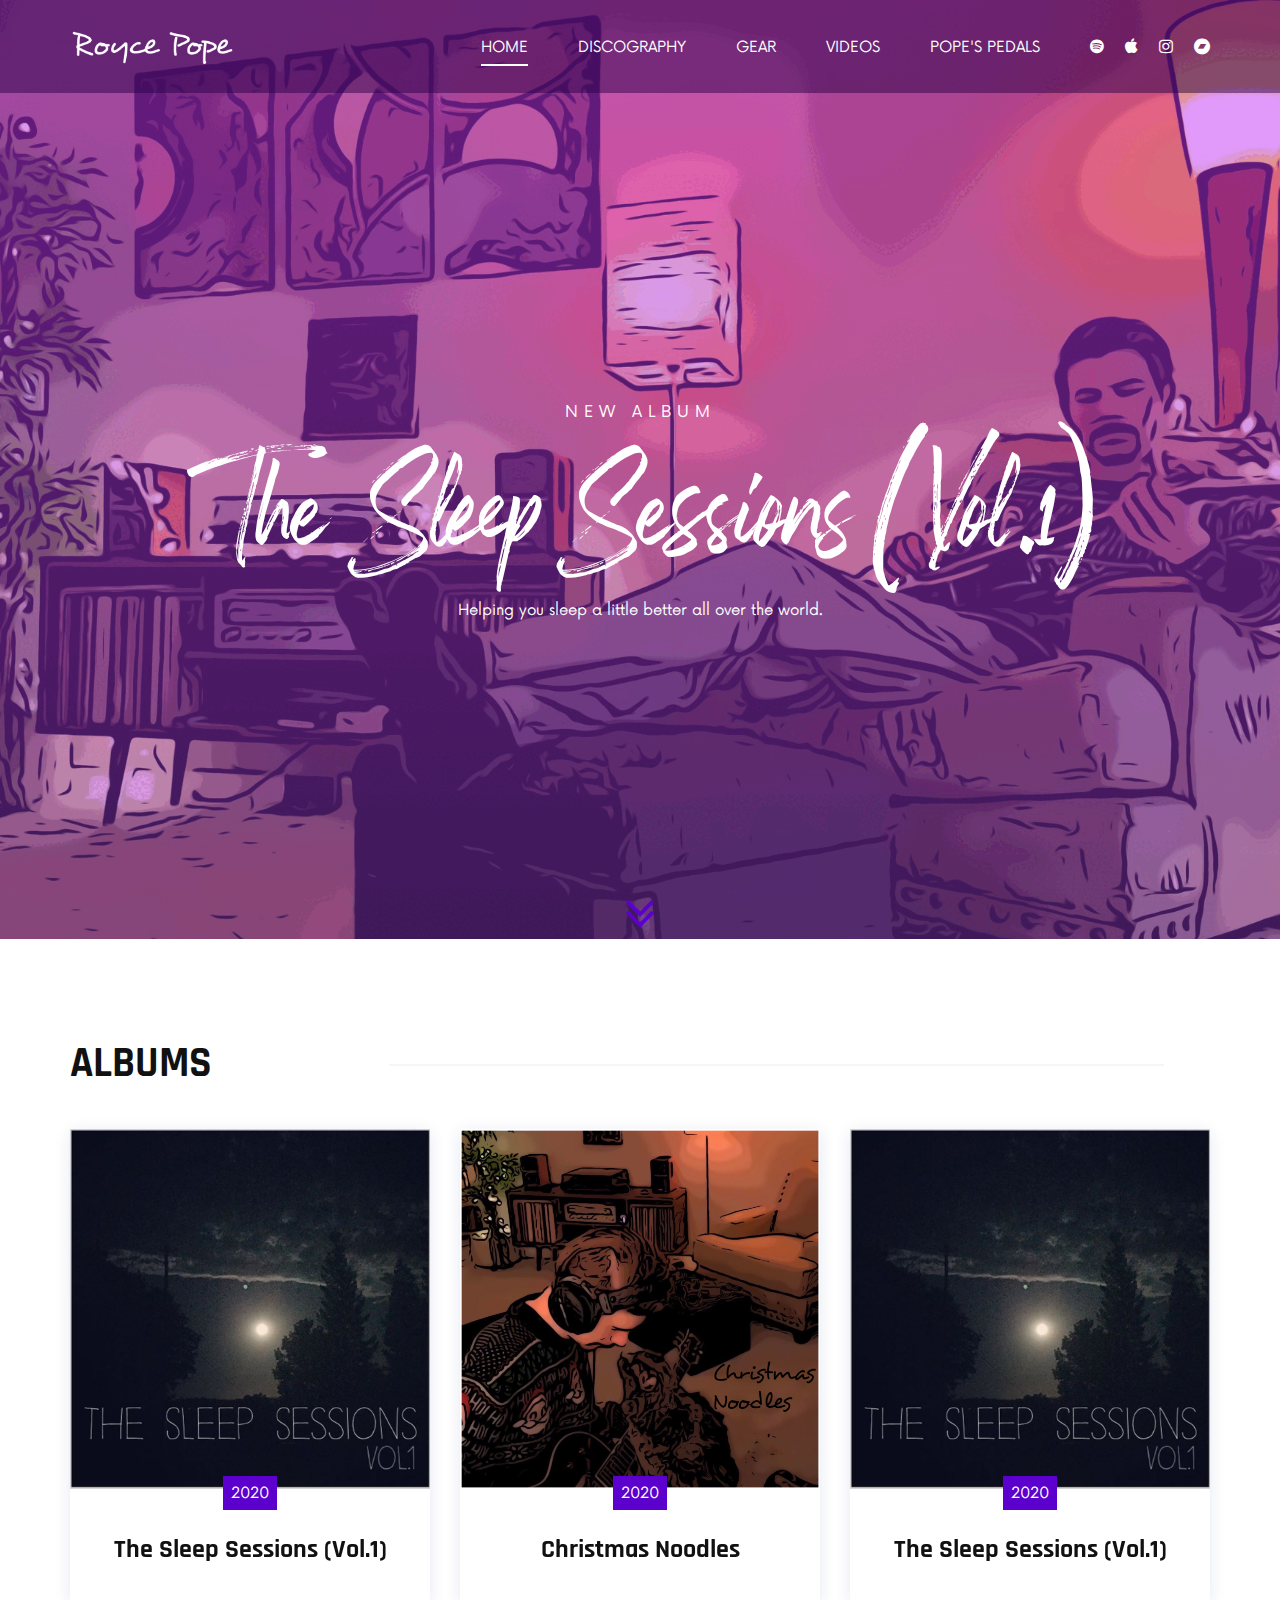
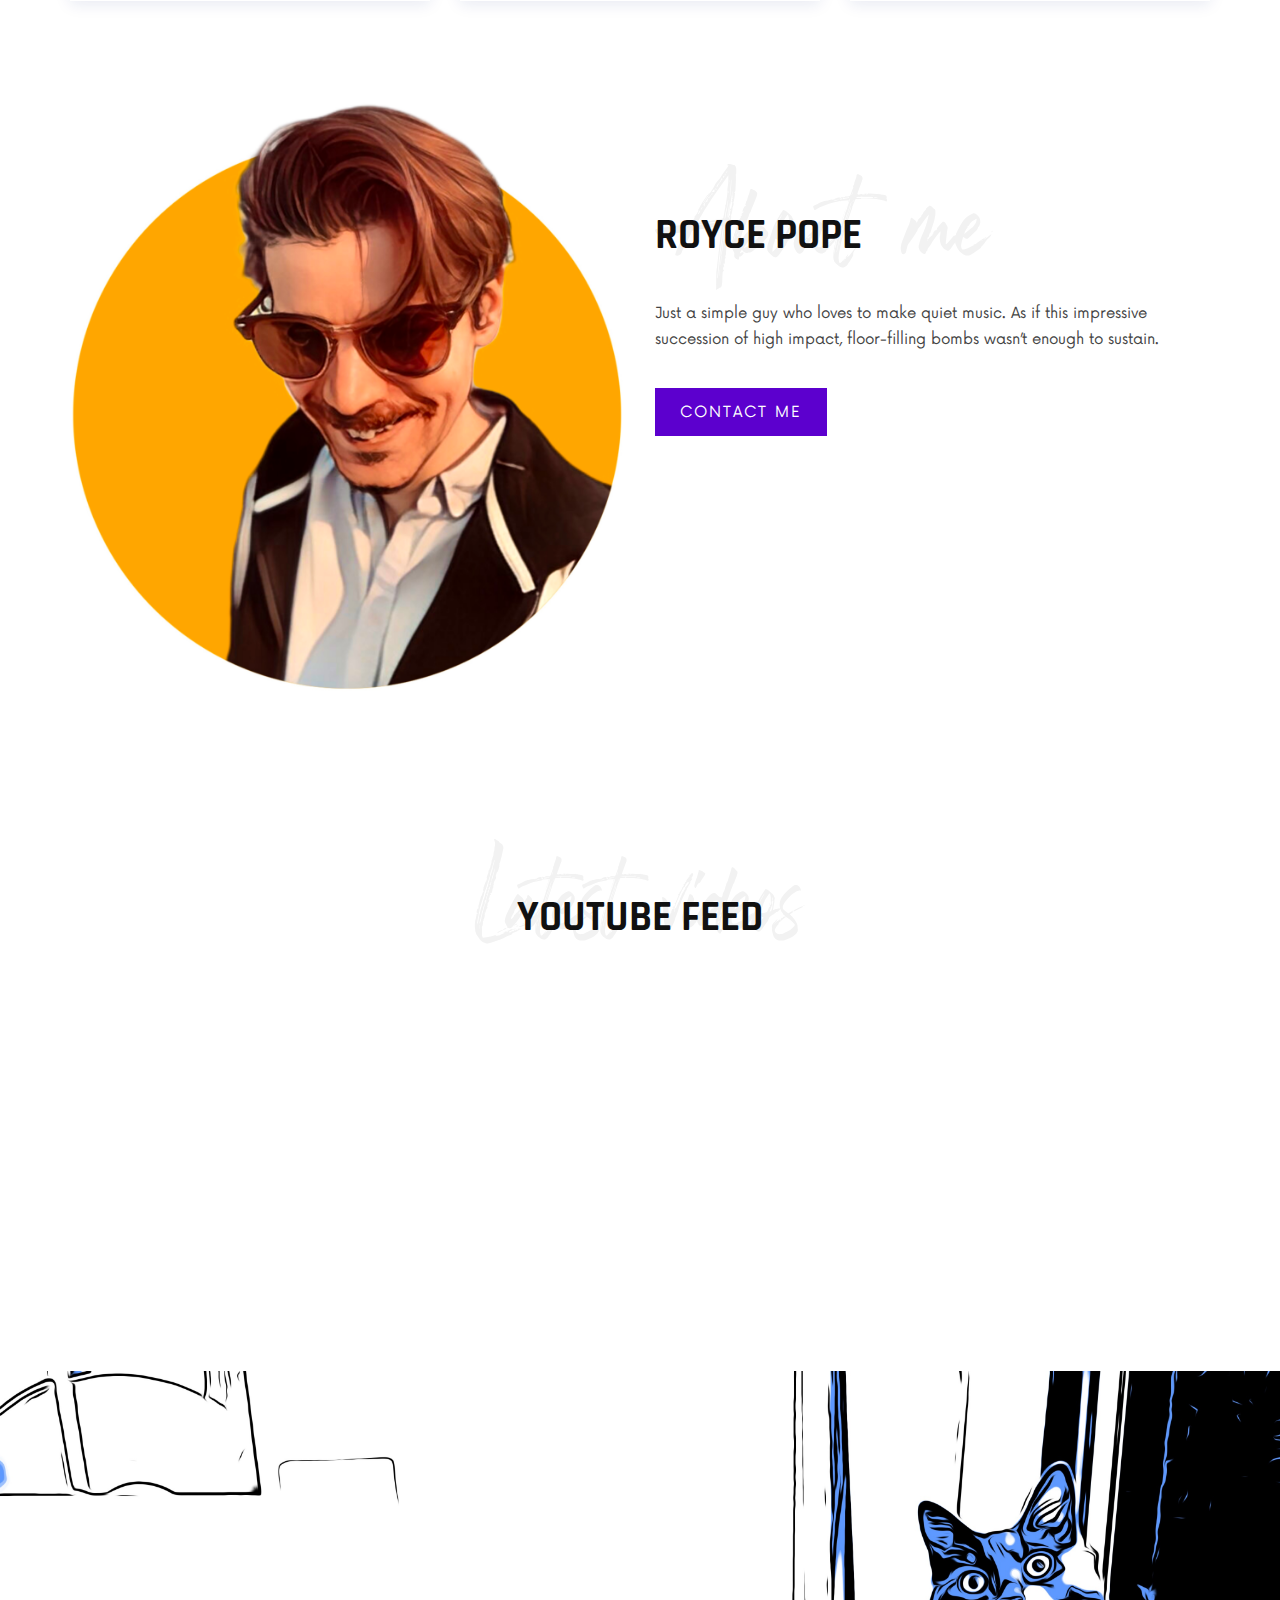
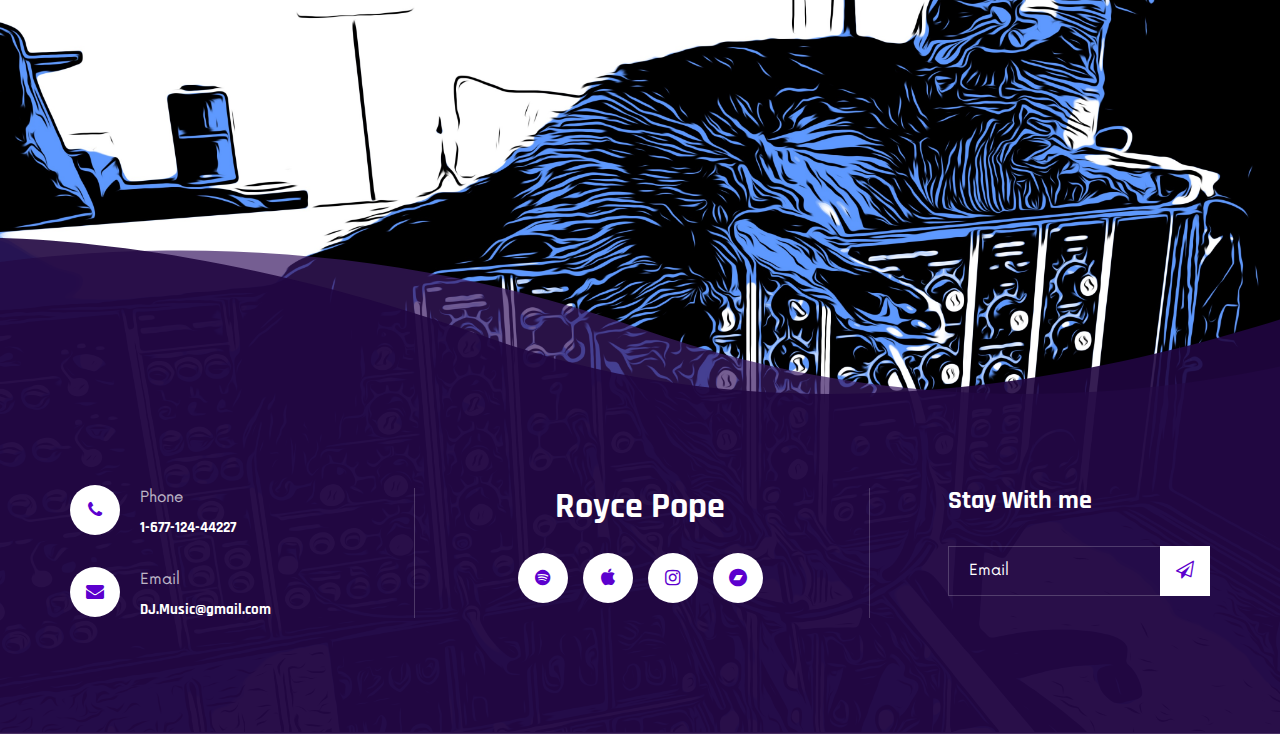
==== index.html @ 2dfea589 "Initial Upload" ====
<!DOCTYPE html>
<html lang="zxx">

<head>
    <meta charset="UTF-8">
    <meta name="description" content="Royce Pope">
    <meta name="keywords" content="royce pope, music, creative, musician">
    <meta name="viewport" content="width=device-width, initial-scale=1.0">
    <meta http-equiv="X-UA-Compatible" content="ie=edge">
    <title>Royce Pope | Music is life</title>

    <!-- Google Font -->
    <link href="https://fonts.googleapis.com/css2?family=Rajdhani:wght@400;500;600;700&display=swap" rel="stylesheet">

    <!-- Css Styles -->
    <link rel="stylesheet" href="css/bootstrap.min.css" type="text/css">
    <link rel="stylesheet" href="css/font-awesome.min.css" type="text/css">
    <link rel="stylesheet" href="css/barfiller.css" type="text/css">
    <link rel="stylesheet" href="css/nowfont.css" type="text/css">
    <link rel="stylesheet" href="css/rockville.css" type="text/css">
    <link rel="stylesheet" href="css/magnific-popup.css" type="text/css">
    <link rel="stylesheet" href="css/owl.carousel.min.css" type="text/css">
    <link rel="stylesheet" href="css/slicknav.min.css" type="text/css">
    <link rel="stylesheet" href="css/style.css" type="text/css">
</head>

<body>
    <!-- Page Preloder -->
    <div id="preloder">
        <div class="loader"></div>
    </div>

    <!-- Header Section Begin -->
    <header class="header">
        <div class="container">
            <div class="row">
                <div class="col-lg-2 col-md-2">
                    <div class="header__logo">
                        <a href="./index.html"><img src="img/logo-rp.png" alt=""></a>
                    </div>
                </div>
                <div class="col-lg-10 col-md-10">
                    <div class="header__nav">
                        <nav class="header__menu mobile-menu">
                            <ul>
                                <li class="active"><a href="./index.html">Home</a></li>
                                <li><a href="./discography.html">Discography</a></li>
                                <li><a href="./gear.html">Gear</a></li>
                                <li><a href="./videos.html">Videos</a></li>
                                <li><a href="https://popespedals.com">Pope's Pedals</a></li>
                            </ul>
                        </nav>
                        <div class="header__right__social">
                            <a href="https://open.spotify.com/artist/3CH5iQqj3AF4RbbczDOEJj"><i class="fa fa-spotify"></i></a>
                            <a href="https://music.apple.com/us/artist/royce-pope/1540497085"><i class="fa fa-apple"></i></a>
                            <a href="https://www.instagram.com/roycepope/"><i class="fa fa-instagram"></i></a>
                            <a href="https://roycepope.bandcamp.com/"><i class="fa fa-bandcamp"></i></a>
                        </div>
                    </div>
                </div>
            </div>
            <div id="mobile-menu-wrap"></div>
        </div>
    </header>
    <!-- Header Section End -->

    <!-- Hero Section Begin -->
    <section class="hero spad set-bg" data-setbg="img/hero-rp.png">
        <div class="container">
            <div class="row">
                <div class="col-lg-12">
                    <div class="hero__text">
                        <span>New album</span>
                        <h1>The Sleep Sessions (Vol.1)</h1>
                        <p>Helping you sleep a little better all over the world.</p>
                        <!-- <a href="https://www.youtube.com/live/3eLKaqExPcM?si=TNjIFOF3yV841ENA" class="play-btn video-popup"><i class="fa fa-play"></i></a> -->
                    </div>
                </div>
            </div>
        </div>
        <div class="linear__icon">
            <i class="fa fa-angle-double-down"></i>
        </div>
    </section>
    <!-- Hero Section End -->

    <!-- Event Section Begin -->
    <section class="event spad">
        <div class="container">
            <div class="row">
                <div class="col-lg-12">
                    <div class="section-title">
                        <h2>Albums</h2>
                    </div>
                </div>
            </div>
            <div class="row">
                <div class="event__slider owl-carousel">
                    <div class="col-lg-4">
                        <div class="event__item">
                            <div class="event__item__pic set-bg" data-setbg="img/discography/sleep1.jpg">
                                <div class="tag-date">
                                    <span>2020</span>
                                </div>
                            </div>
                            <div class="event__item__text">
                                <h4>The Sleep Sessions (Vol.1)</h4>
                            </div>
                        </div>
                    </div>
                    <div class="col-lg-4">
                        <div class="event__item">
                            <div class="event__item__pic set-bg" data-setbg="img/discography/christmas_noodles.jpg">
                                <div class="tag-date">
                                    <span>2020</span>
                                </div>
                            </div>
                            <div class="event__item__text">
                                <h4>Christmas Noodles</h4>
                            </div>
                        </div>
                    </div>
<!--                     <div class="col-lg-4">
                        <div class="event__item">
                            <div class="event__item__pic set-bg" data-setbg="img/discography/sleep2.jpg">
                                <div class="tag-date">
                                    <span>2025</span>
                                </div>
                            </div>
                            <div class="event__item__text">
                                <h4>The Sleep Sessions (Vol.2)</h4>
                            </div>
                        </div>
                    </div>
                    <div class="col-lg-4">
                        <div class="event__item">
                            <div class="event__item__pic set-bg" data-setbg="img/discography/strawberry.jpg">
                                <div class="tag-date">
                                    <span>2025</span>
                                </div>
                            </div>
                            <div class="event__item__text">
                                <h4>Strawberry Noodles</h4>
                            </div>
                        </div>
                    </div>
                    <div class="col-lg-4">
                        <div class="event__item">
                            <div class="event__item__pic set-bg" data-setbg="img/discography/lounge.jpg">
                                <div class="tag-date">
                                    <span>2025</span>
                                </div>
                            </div>
                            <div class="event__item__text">
                                <h4>Lounge Noodles</h4>
                            </div>
                        </div>
                    </div> -->
                </div>
            </div>
        </div>
    </section>
    <!-- Event Section End -->

    <!-- About Section Begin -->
    <section class="about spad">
        <div class="container">
            <div class="row">
                <div class="col-lg-6">
                    <div class="about__pic">
                        <img src="img/about/about.jpg" alt="">
                    </div>
                </div>
                <div class="col-lg-6">
                    <div class="about__text">
                        <div class="section-title">
                            <h2>Royce Pope</h2>
                            <h1>About me</h1>
                        </div>
                        <p>Just a simple guy who loves to make quiet music. As if this impressive succession of high impact, floor-filling bombs wasn’t
                            enough to sustain.</p>
                        <a href="https://www.instagram.com/roycepope/" class="primary-btn">CONTACT ME</a>
                    </div>
                </div>
            </div>
        </div>
    </section>
    <!-- About Section End -->


    <!-- Youtube Section Begin -->
    <section class="youtube spad">
        <div class="container">
            <div class="row">
                <div class="col-lg-12">
                    <div class="section-title">
                        <h2>Youtube feed</h2>
                        <h1>Latest videos</h1>
                    </div>
                </div>
            </div>
            <div class="row">
                <div class="col-lg-4 col-md-6 col-sm-6">
                    <div class="youtube__item">
                        <iframe width="360" height="300" src="https://www.youtube.com/embed/3eLKaqExPcM?si=pnUR1t3rqotLyZe5&amp;controls=0" title="YouTube video player" frameborder="0" allow="accelerometer; autoplay; clipboard-write; encrypted-media; gyroscope; picture-in-picture; web-share" referrerpolicy="strict-origin-when-cross-origin" allowfullscreen></iframe>
                    </div>
                </div>
                <div class="col-lg-4 col-md-6 col-sm-6">
                    <div class="youtube__item">
                        <iframe width="360" height="300" src="https://www.youtube.com/embed/6b5QPJCmgsY?si=YCz7RkehfOZm-Bfo" title="YouTube video player" frameborder="0" allow="accelerometer; autoplay; clipboard-write; encrypted-media; gyroscope; picture-in-picture; web-share" referrerpolicy="strict-origin-when-cross-origin" allowfullscreen></iframe>
                    </div>
                </div>
                <div class="col-lg-4 col-md-6 col-sm-6">
                    <div class="youtube__item">
                        <iframe width="360" height="300" src="https://www.youtube.com/embed/UV28w1ia8mY?si=D-lCAtSAZYEMSc7P&amp;controls=0" title="YouTube video player" frameborder="0" allow="accelerometer; autoplay; clipboard-write; encrypted-media; gyroscope; picture-in-picture; web-share" referrerpolicy="strict-origin-when-cross-origin" allowfullscreen></iframe>
                    </div>
                </div>
            </div>
        </div>
    </section>
    <!-- Youtube Section End -->

    <!-- Countdown Section Begin -->
    <section class="countdown spad set-bg" data-setbg="img/asher.jpg">
        <div class="container">
            <div class="row">
                <div class="col-lg-12">
                    <div class="countdown__text">
                        <h1></h1>
                        <h4></h4>
                        <br>
                        <br>
                        <br>
                        <br>
                        <br>
                        <br>
                        <br>
                        <br>
                        <br>
                        <br>
                    </div>
<!--                     <div class="countdown__timer" id="countdown-time">
                        <div class="countdown__item">
                            <span>20</span>
                            <p>days</p>
                        </div>
                        <div class="countdown__item">
                            <span>45</span>
                            <p>hours</p>
                        </div>
                        <div class="countdown__item">
                            <span>18</span>
                            <p>minutes</p>
                        </div>
                        <div class="countdown__item">
                            <span>09</span>
                            <p>seconds</p>
                        </div>
                    </div>
                    <div class="buy__tickets">
                        <a href="#" class="primary-btn">Buy tickets</a>
                    </div> -->
                </div>
            </div>
        </div>
    </section>
    <!-- Countdown Section End -->

    <!-- Footer Section Begin -->
    <footer class="footer spad set-bg" data-setbg="img/footer-bg.png">
        <div class="container">
            <div class="row">
                <div class="col-lg-3 col-md-6">
                    <div class="footer__address">
                        <ul>
                            <li>
                                <i class="fa fa-phone"></i>
                                <p>Phone</p>
                                <h6>1-677-124-44227</h6>
                            </li>
                            <li>
                                <i class="fa fa-envelope"></i>
                                <p>Email</p>
                                <h6>DJ.Music@gmail.com</h6>
                            </li>
                        </ul>
                    </div>
                </div>
                <div class="col-lg-4 offset-lg-1 col-md-6">
                    <div class="footer__social">
                        <h2>Royce Pope</h2>
                        <div class="footer__social__links">
                            <a href="https://open.spotify.com/artist/3CH5iQqj3AF4RbbczDOEJj"><i class="fa fa-spotify"></i></a>
                            <a href="https://music.apple.com/us/artist/royce-pope/1540497085"><i class="fa fa-apple"></i></a>
                            <a href="https://www.instagram.com/roycepope/"><i class="fa fa-instagram"></i></a>
                            <a href="https://roycepope.bandcamp.com/"><i class="fa fa-bandcamp"></i></a>
                        </div>
                    </div>
                </div>
                <div class="col-lg-3 offset-lg-1 col-md-6">
                    <div class="footer__newslatter">
                        <h4>Stay With me</h4>
                        <form action="#">
                            <input type="text" placeholder="Email">
                            <button type="submit"><i class="fa fa-send-o"></i></button>
                        </form>
                    </div>
                </div>
            </div>
        </div>
    </footer>
    <!-- Footer Section End -->

    <!-- Js Plugins -->
    <script src="js/jquery-3.3.1.min.js"></script>
    <script src="js/bootstrap.min.js"></script>
    <script src="js/jquery.magnific-popup.min.js"></script>
    <script src="js/jquery.nicescroll.min.js"></script>
    <script src="js/jquery.barfiller.js"></script>
    <script src="js/jquery.countdown.min.js"></script>
    <script src="js/jquery.slicknav.js"></script>
    <script src="js/owl.carousel.min.js"></script>
    <script src="js/main.js"></script>

    <!-- Music Plugin -->
    <script src="js/jquery.jplayer.min.js"></script>
    <script src="js/jplayerInit.js"></script>
</body>

</html>
---- css/barfiller.css ----
.barfiller {
    width:100%;
    height:12px;
    background:#fcfcfc;
    border:1px solid #ccc;
    position:relative;
    margin-bottom:20px;
    box-shadow: inset 1px 4px 9px -6px rgba(0,0,0,.5); 
    -moz-box-shadow: inset 1px 4px 9px -6px rgba(0,0,0,.5); 
}

.barfiller .fill {
    display:block;
    position:relative;
    width:0px;
    height:100%;
    background:#333;
    z-index:1;
}

.barfiller .tipWrap {
    display:none;
}

.barfiller .tip {
    margin-top:-30px;
    padding:2px 4px;
    font-size:11px;
    color:#fff;
    left:0px;
    position:absolute;
    z-index:2;
    background: #333;
} 

.barfiller .tip:after {
    border:solid;
    border-color:rgba(0,0,0,.8) transparent;
    border-width:6px 6px 0 6px;
    content:"";
    display:block;
    position:absolute;
    left:9px;
    top:100%;
    z-index:9
}
---- css/nowfont.css ----
/* #### Generated By: http://www.cufonfonts.com #### */

@font-face {
font-family: 'Now Regular';
font-style: normal;
font-weight: normal;
src: local('Now Regular'), url('../fonts/Now-Regular.woff') format('woff');
}


@font-face {
font-family: 'Now Thin';
font-style: normal;
font-weight: normal;
src: local('Now Thin'), url('../fonts/Now-Thin.woff') format('woff');
}


@font-face {
font-family: 'Now Light';
font-style: normal;
font-weight: normal;
src: local('Now Light'), url('../fonts/Now-Light.woff') format('woff');
}


@font-face {
font-family: 'Now Medium';
font-style: normal;
font-weight: normal;
src: local('Now Medium'), url('../fonts/Now-Medium.woff') format('woff');
}


@font-face {
font-family: 'Now Bold';
font-style: normal;
font-weight: normal;
src: local('Now Bold'), url('../fonts/Now-Bold.woff') format('woff');
}


@font-face {
font-family: 'Now Black';
font-style: normal;
font-weight: normal;
src: local('Now Black'), url('../fonts/Now-Black.woff') format('woff');
}
---- css/rockville.css ----
@font-face {
font-family: 'Rockville Solid Regular';
font-style: normal;
font-weight: normal;
src: local('Rockville Solid Regular'), url('../fonts/Rockville Solid.woff') format('woff');
}
---- css/style.css ----
/******************************************************************
  Template Name: DJoz
  Description:  DJoz Music HTML Template
  Author: Colorlib
  Author URI: https://colorlib.com
  Version: 1.0
  Created: Colorlib
******************************************************************/

/*------------------------------------------------------------------
[Table of contents]

1.  Template default CSS
	1.1	Variables
	1.2	Mixins
	1.3	Flexbox
	1.4	Reset
2.  Helper Css
3.  Header Section
4.  Hero Section
5.  Services Section
6.  Track Section
7.  Countdown Section
8.  Team Section
9.  Contact
10.  Footer Style
-------------------------------------------------------------------*/

/*----------------------------------------*/

/* Template default CSS
/*----------------------------------------*/

html,
body {
	height: 100%;
	font-family: "Now Regular";
	-webkit-font-smoothing: antialiased;
}

h1,
h2,
h3,
h4,
h5,
h6 {
	margin: 0;
	color: #111111;
	font-weight: 400;
	font-family: "Rajdhani", sans-serif;
}

h1 {
	font-size: 70px;
}

h2 {
	font-size: 36px;
}

h3 {
	font-size: 30px;
}

h4 {
	font-size: 24px;
}

h5 {
	font-size: 18px;
}

h6 {
	font-size: 16px;
}

p {
	font-size: 15px;
	font-family: "Now Regular";
	color: #444444;
	font-weight: 400;
	line-height: 26px;
	margin: 0 0 15px 0;
}

img {
	max-width: 100%;
}

input:focus,
select:focus,
button:focus,
textarea:focus {
	outline: none;
}

a:hover,
a:focus {
	text-decoration: none;
	outline: none;
	color: #ffffff;
}

ul,
ol {
	padding: 0;
	margin: 0;
}

/*---------------------
  Helper CSS
-----------------------*/

.section-title {
	margin-bottom: 40px;
	position: relative;
	z-index: 1;
}

.section-title.center-title {
	text-align: center;
}

.section-title h2 {
	font-size: 42px;
	color: #111111;
	font-weight: 700;
	text-transform: uppercase;
}

.section-title h1 {
	font-size: 100px;
	color: #f2f2f2;
	font-family: "Rockville Solid Regular";
	position: absolute;
	left: 0;
	top: -45px;
	width: 100%;
	z-index: -1;
}

.set-bg {
	background-repeat: no-repeat;
	background-size: cover;
	background-position: top center;
}

.spad {
	padding-top: 100px;
	padding-bottom: 100px;
}

.text-white h1,
.text-white h2,
.text-white h3,
.text-white h4,
.text-white h5,
.text-white h6,
.text-white p,
.text-white span,
.text-white li,
.text-white a {
	color: #fff;
}

/* buttons */

.primary-btn {
	display: inline-block;
	font-size: 15px;
	text-transform: uppercase;
	padding: 14px 25px 12px;
	color: #ffffff;
	background: #5c00ce;
	letter-spacing: 2px;
}

.primary-btn.border-btn {
	background: transparent;
	border: 2px solid #5c00ce;
	color: #111111;
}

.site-btn {
	font-size: 15px;
	color: #ffffff;
	background: #5c00ce;
	font-weight: 700;
	letter-spacing: 2px;
	border: none;
	text-transform: uppercase;
	display: inline-block;
	padding: 14px 30px;
	width: 100%;
}

/* Preloder */

#preloder {
	position: fixed;
	width: 100%;
	height: 100%;
	top: 0;
	left: 0;
	z-index: 999999;
	background: #000;
}

.loader {
	width: 40px;
	height: 40px;
	position: absolute;
	top: 50%;
	left: 50%;
	margin-top: -13px;
	margin-left: -13px;
	border-radius: 60px;
	animation: loader 0.8s linear infinite;
	-webkit-animation: loader 0.8s linear infinite;
}

@keyframes loader {
	0% {
		-webkit-transform: rotate(0deg);
		transform: rotate(0deg);
		border: 4px solid #f44336;
		border-left-color: transparent;
	}
	50% {
		-webkit-transform: rotate(180deg);
		transform: rotate(180deg);
		border: 4px solid #673ab7;
		border-left-color: transparent;
	}
	100% {
		-webkit-transform: rotate(360deg);
		transform: rotate(360deg);
		border: 4px solid #f44336;
		border-left-color: transparent;
	}
}

@-webkit-keyframes loader {
	0% {
		-webkit-transform: rotate(0deg);
		border: 4px solid #f44336;
		border-left-color: transparent;
	}
	50% {
		-webkit-transform: rotate(180deg);
		border: 4px solid #673ab7;
		border-left-color: transparent;
	}
	100% {
		-webkit-transform: rotate(360deg);
		border: 4px solid #f44336;
		border-left-color: transparent;
	}
}

/*---------------------
  Header
-----------------------*/

.header {
	background: rgba(42, 1, 74, 0.5);
	position: absolute;
	left: 0;
	top: 0;
	width: 100%;
	z-index: 9;
}

.header.header--normal {
	position: relative;
	background: #290849;
}

.header__logo {
	padding: 30px 0 25px;
}

.header__logo a {
	display: inline-block;
}

.header__nav {
	text-align: right;
}

.header__menu {
	padding: 31px 0 27px;
	display: inline-block;
	margin-right: 45px;
}

.header__menu ul li {
	list-style: none;
	display: inline-block;
	margin-right: 45px;
	position: relative;
}

.header__menu ul li.active a:after {
	opacity: 1;
}

.header__menu ul li:hover a:after {
	opacity: 1;
}

.header__menu ul li:hover .dropdown {
	top: 34px;
	opacity: 1;
	visibility: visible;
}

.header__menu ul li:last-child {
	margin-right: 0;
}

.header__menu ul li .dropdown {
	position: absolute;
	left: 0;
	top: 56px;
	width: 150px;
	background: #111111;
	text-align: left;
	padding: 2px 0;
	z-index: 9;
	opacity: 0;
	visibility: hidden;
	-webkit-transition: all, 0.3s;
	-o-transition: all, 0.3s;
	transition: all, 0.3s;
}

.header__menu ul li .dropdown li {
	display: block;
	margin-right: 0;
}

.header__menu ul li .dropdown li a {
	font-size: 14px;
	color: #ffffff;
	font-weight: 400;
	padding: 8px 20px;
	text-transform: capitalize;
}

.header__menu ul li .dropdown li a:after {
	display: none;
}

.header__menu ul li a {
	font-size: 15px;
	text-transform: uppercase;
	color: #ffffff;
	display: block;
	padding: 6px 0;
	position: relative;
}

.header__menu ul li a:after {
	position: absolute;
	left: 0;
	bottom: 0;
	width: 100%;
	height: 2px;
	background: #ffffff;
	content: "";
	-webkit-transition: all, 0.5s;
	-o-transition: all, 0.5s;
	transition: all, 0.5s;
	opacity: 0;
}

.header__right__social {
	display: inline-block;
}

.header__right__social a {
	display: inline-block;
	font-size: 16px;
	color: #ffffff;
	margin-right: 16px;
}

.header__right__social a:last-child {
	margin-right: 0;
}

.slicknav_menu {
	display: none;
}

/*---------------------
  Hero
-----------------------*/

.hero {
	padding-top: 400px;
	padding-bottom: 295px;
	position: relative;
}

.hero__text {
	text-align: center;
}

.hero__text span {
	color: #ffffff;
	text-transform: uppercase;
	letter-spacing: 6px;
}

.hero__text h1 {
	font-size: 110px;
	font-family: "Rockville Solid Regular";
	color: #ffffff;
	margin-bottom: 20px;
	margin-top: 22px;
}

.hero__text p {
	color: #ffffff;
	margin-bottom: 20px;
}

.hero__text .play-btn {
	font-size: 26px;
	color: #5c00ce;
	height: 90px;
	width: 90px;
	border-radius: 50%;
	background: rgba(255, 255, 255, 0.3);
	display: inline-block;
	line-height: 90px;
	text-align: center;
	position: relative;
	z-index: 1;
}

.hero__text .play-btn i {
	position: relative;
	top: 2px;
	left: 2px;
}

.hero__text .play-btn:after {
	position: absolute;
	left: 15px;
	top: 15px;
	height: 60px;
	width: 60px;
	background: #ffffff;
	border-radius: 50%;
	content: "";
	z-index: -1;
}

.linear__icon {
	position: absolute;
	left: 50%;
	bottom: 0;
	margin-left: -16px;
	-webkit-animation: mymove 0.5s infinite alternate;
	animation: mymove 0.5s infinite alternate;
}

.linear__icon i {
	font-size: 50px;
	color: #5c00ce;
}

@-webkit-keyframes mymove {
	0% {
		bottom: 0;
	}
	100% {
		bottom: -10px;
	}
}

@keyframes mymove {
	0% {
		bottom: 0;
	}
	100% {
		bottom: -10px;
	}
}

/*---------------------
  Events
-----------------------*/

.event {
	padding-bottom: 60px;
}

.event .section-title {
	margin-bottom: 10px;
	position: relative;
}

.event .section-title:after {
	position: absolute;
	right: 46px;
	top: 25px;
	height: 2px;
	width: 775px;
	background: rgba(225, 225, 225, 0.3);
	content: "";
	z-index: -1;
}

.event__slider .col-lg-4 {
	max-width: 100%;
}

.event__slider.owl-carousel .owl-stage-outer {
	padding-top: 30px;
	padding-bottom: 40px;
}

.event__slider.owl-carousel .owl-nav {
	position: absolute;
	right: 15px;
	top: -50px;
}

.event__slider.owl-carousel .owl-nav button {
	font-size: 22px;
	color: #111111;
	opacity: 0.5;
	margin-right: 10px;
}

.event__slider.owl-carousel .owl-nav button:last-child {
	margin-right: 0;
}

.event__item {
	-webkit-box-shadow: 0px 3px 15px rgba(22, 41, 124, 0.1);
	box-shadow: 0px 3px 15px rgba(22, 41, 124, 0.1);
}

.event__item__pic {
	height: 360px;
	position: relative;
}

.event__item__pic .tag-date {
	position: absolute;
	left: 0;
	bottom: -21px;
	width: 100%;
	text-align: center;
}

.event__item__pic .tag-date span {
	font-size: 15px;
	color: #ffffff;
	display: inline-block;
	background: #5c00ce;
	padding: 7px 8px 5px 8px;
}

.event__item__text {
	text-align: center;
	padding: 45px 10px 25px;
}

.event__item__text h4 {
	font-size: 26px;
	font-weight: 700;
	color: #111111;
	margin-bottom: 10px;
}

.event__item__text p {
	color: #888888;
	margin-bottom: 0;
}

.event__item__text p i {
	color: #5c00ce;
	margin-right: 8px;
	font-size: 17px;
}

/*---------------------
  Track
-----------------------*/

.track {
	padding-top: 120px;
	padding-bottom: 40px;
	overflow: hidden;
}

.track .section-title {
	margin-bottom: 105px;
}

.track__content {
	height: 502px;
	overflow-y: auto;
}

.track__all {
	text-align: right;
	margin-bottom: 100px;
}

.jp-play {
	position: relative;
	height: 50px;
	width: 50px;
	background: transparent;
	border: 2px solid #e1e1e1;
	border-radius: 50%;
}

.jp-play:after {
	position: absolute;
	display: block;
	left: 17px;
	top: 12px;
	width: 16px;
	height: 20px;
	background: url(../img/play-default.png);
	content: "";
}

.jp-state-playing .jp-play {
	background: #5c00ce !important;
	border-color: #5c00ce !important;
}

.jp-state-playing .jp-play:after {
	background: url(../img/pause.png) !important;
	left: 15px;
	top: 12px;
}

.jp-audio .jp-play:focus {
	background: #5c00ce !important;
	border-color: #5c00ce !important;
}

.jp-audio .jp-play:focus:after {
	background: url(../img/play.png);
}

.jp-seek-bar>div {
	height: 5px;
	background: #e1e1e1;
	cursor: pointer;
	width: 245px;
}

.player_bars {
	width: 350px;
	display: table;
	padding-left: 50px;
	position: relative;
	padding-top: 25px;
	float: left;
	margin-right: 30px;
}

.jp-play-bar {
	position: relative;
	height: 100%;
	background: #5c00ce;
	overflow: visible !important;
}

.jp-current-time {
	font-size: 15px;
	color: #111111;
	position: absolute;
	left: -50px;
	top: -9px;
}

.jp-duration {
	font-size: 15px;
	color: #111111;
	position: absolute;
	right: 0;
	top: 16px;
}

.player_controls_box {
	width: 50px;
	float: left;
	margin-right: 20px;
}

.jp-mute {
	font-size: 18px;
	border: none;
	background: none;
	color: #111111;
	position: absolute;
	left: 0;
	top: 13px;
}

.jp-volume-bar {
	height: 5px;
	width: 70px;
	background: #e1e1e1;
	cursor: pointer;
}

.jp-volume-bar-value {
	background: #5c00ce;
	height: 100%;
}

.jp-volume-controls {
	position: relative;
	width: 95px;
	float: left;
	padding-left: 30px;
	padding-top: 25px;
}

.single_player_container {
	overflow: hidden;
	margin-bottom: 40px;
}

.single_player_container:last-child {
	margin-bottom: 0;
}

.single_player_container h4 {
	font-size: 26px;
	color: #111111;
	font-weight: 700;
	margin-bottom: 20px;
	text-transform: uppercase;
}

.track__pic {
	position: relative;
	z-index: 1;
}

.track__pic:after {
	position: absolute;
	left: 0;
	top: 0;
	width: 100%;
	height: 100%;
	background: #f5f5f5;
	content: "";
	z-index: -1;
}

.track__pic img {
	position: relative;
	top: -50px;
	width: calc(100% - 40px);
	margin-left: 40px;
	height: 502px;
}

/*---------------------
  Youtube
-----------------------*/

.youtube {
	padding-bottom: 50px;
}

.youtube .section-title {
	text-align: center;
}

.youtube .section-title h1 {
	font-size: 90px;
}

.youtube__item {
	-webkit-transition: all, 0.3s;
	-o-transition: all, 0.3s;
	transition: all, 0.3s;
	margin-bottom: 30px;
}

.youtube__item:hover {
	-webkit-box-shadow: 0px 3px 30px rgba(22, 41, 124, 0.1);
	box-shadow: 0px 3px 30px rgba(22, 41, 124, 0.1);
}

.youtube__item__pic {
	height: 240px;
	display: -webkit-box;
	display: -ms-flexbox;
	display: flex;
	-webkit-box-align: center;
	-ms-flex-align: center;
	align-items: center;
	-webkit-box-pack: center;
	-ms-flex-pack: center;
	justify-content: center;
}

.youtube__item__pic .play-btn {
	font-size: 16px;
	color: #5c00ce;
	height: 60px;
	width: 60px;
	border-radius: 50%;
	background: rgba(255, 255, 255, 0.3);
	display: inline-block;
	line-height: 60px;
	text-align: center;
	position: relative;
	z-index: 1;
}

.youtube__item__pic .play-btn i {
	position: relative;
	top: 2px;
	left: 2px;
}

.youtube__item__pic .play-btn:after {
	position: absolute;
	left: 10px;
	top: 10px;
	height: 40px;
	width: 40px;
	background: #ffffff;
	border-radius: 50%;
	content: "";
	z-index: -1;
}

.youtube__item__text {
	padding: 25px 30px 20px 20px;
	background: #ffffff;
}

.youtube__item__text h4 {
	font-size: 26px;
	color: #111111;
	line-height: 34px;
	font-weight: 700;
}

/*---------------------
  Countdown
-----------------------*/

.countdown {
	padding-bottom: 560px;
}

.countdown.countdown--page {
	padding-top: 150px;
	padding-bottom: 150px;
}

.countdown__text {
	text-align: center;
	margin-bottom: 36px;
}

.countdown__text h1 {
	font-size: 90px;
	color: #ffffff;
	font-family: "Rockville Solid Regular";
	color: #ffffff;
	margin-bottom: 25px;
}

.countdown__text h4 {
	font-size: 26px;
	font-family: "Now Regular";
	color: #ffffff;
	text-transform: uppercase;
	letter-spacing: 4px;
}

.countdown__timer {
	text-align: center;
	margin-bottom: 30px;
}

.countdown__item {
	display: inline-block;
	margin-right: 80px;
	margin-bottom: 30px;
}

.countdown__item:last-child {
	margin-right: 0;
}

.countdown__item span {
	font-size: 90px;
	font-family: "Rajdhani", sans-serif;
	font-weight: 700;
	color: #ffffff;
	display: block;
	line-height: 100px;
}

.countdown__item p {
	color: #ffffff;
	letter-spacing: 4px;
	text-transform: uppercase;
	margin-bottom: 0;
}

.buy__tickets {
	text-align: center;
}

/*---------------------
  Discography
-----------------------*/

.discography {
	padding-bottom: 40px;
	padding-top: 120px;
	overflow: hidden;
}

.discography .section-title {
	margin-bottom: 90px;
}

.discography__item {
	margin-bottom: 45px;
	-webkit-box-shadow: 0px 5px 10px rgba(22, 41, 124, 0.1);
	box-shadow: 0px 5px 10px rgba(22, 41, 124, 0.1);
}

.discography__item__pic img {
	min-width: 100%;
}

.discography__item__text {
	padding: 25px 30px 35px;
	text-align: center;
}

.discography__item__text span {
	font-size: 18px;
	color: #5c00ce;
	font-weight: 700;
}

.discography__item__text h4 {
	font-size: 22px;
	text-transform: uppercase;
	color: #111111;
	margin-top: 10px;
	margin-bottom: 25px;
}

.discography__item__text a {
	display: inline-block;
	margin-right: 10px;
}

.discography__item__text a:last-child {
	margin-right: 0;
}

.pagination__links {
	text-align: center;
	padding-top: 10px;
}

.pagination__links.blog__pagination {
	text-align: left;
}

.pagination__links a {
	display: inline-block;
	font-size: 15px;
	color: #111111;
	text-transform: uppercase;
	letter-spacing: 2px;
	background: #f2f2f2;
	-webkit-transition: all, 0.3s;
	-o-transition: all, 0.3s;
	transition: all, 0.3s;
	margin-right: 6px;
	margin-bottom: 5px;
	padding: 14px 22px 12px;
}

.pagination__links a:last-child {
	margin-right: 0;
}

.pagination__links a:hover {
	background: #290849;
	color: #ffffff;
}

/*---------------------
  Footer
-----------------------*/

.footer {
	padding-top: 300px;
	padding-bottom: 60px;
	margin-top: -547px;
	height: 549px;
}

.footer.footer--normal {
	margin-top: 0;
}

.footer__address {
	margin-bottom: 50px;
}

.footer__address ul li {
	list-style: none;
	padding-left: 70px;
	position: relative;
	margin-bottom: 30px;
}

.footer__address ul li:last-child {
	margin-bottom: 0;
}

.footer__address ul li i {
	font-size: 18px;
	color: #5c00ce;
	height: 50px;
	width: 50px;
	background: #ffffff;
	border-radius: 50%;
	line-height: 50px;
	text-align: center;
	position: absolute;
	left: 0;
	top: 0;
}

.footer__address ul li p {
	color: #ffffff;
	opacity: 0.7;
	margin-bottom: 8px;
}

.footer__address ul li h6 {
	font-size: 15px;
	font-weight: 700;
	color: #ffffff;
}

.footer__social {
	text-align: center;
	position: relative;
	margin-bottom: 50px;
}

.footer__social::before {
	position: absolute;
	left: -46px;
	top: 3px;
	width: 1px;
	height: 130px;
	background: rgba(255, 255, 255, 0.2);
	content: "";
}

.footer__social::after {
	position: absolute;
	right: -50px;
	top: 3px;
	width: 1px;
	height: 130px;
	background: rgba(255, 255, 255, 0.2);
	content: "";
}

.footer__social h2 {
	color: #ffffff;
	font-weight: 700;
	margin-bottom: 25px;
}

.footer__social .footer__social__links a {
	font-size: 18px;
	color: #5c00ce;
	height: 50px;
	width: 50px;
	background: #ffffff;
	border-radius: 50%;
	line-height: 50px;
	text-align: center;
	display: inline-block;
	margin-right: 10px;
}

.footer__social .footer__social__links a:last-child {
	margin-right: 0;
}

.footer__newslatter {
	margin-bottom: 50px;
}

.footer__newslatter h4 {
	font-size: 26px;
	color: #ffffff;
	font-weight: 700;
	margin-bottom: 30px;
}

.footer__newslatter form {
	position: relative;
}

.footer__newslatter form input {
	height: 50px;
	font-size: 15px;
	color: #ffffff;
	width: 100%;
	background: transparent;
	border: 1px solid rgba(255, 255, 255, 0.2);
	padding-left: 20px;
}

.footer__newslatter form input::-webkit-input-placeholder {
	color: #ffffff;
}

.footer__newslatter form input::-moz-placeholder {
	color: #ffffff;
}

.footer__newslatter form input:-ms-input-placeholder {
	color: #ffffff;
}

.footer__newslatter form input::-ms-input-placeholder {
	color: #ffffff;
}

.footer__newslatter form input::placeholder {
	color: #ffffff;
}

.footer__newslatter form button {
	font-size: 18px;
	color: #5c00ce;
	position: absolute;
	right: 0;
	top: 0;
	height: 100%;
	padding: 0 16px;
	background: #ffffff;
	border: none;
}

.footer__copyright__text {
	text-align: center;
}

.footer__copyright__text p {
	color: #999999;
}

.footer__copyright__text a {
	color: #999999;
	text-decoration: underline;
}

.footer__copyright__text a:hover {
	color: #5c00ce;
}

.footer__copyright__text i {
	color: #c11;
}

/*---------------------
  Breadcrumb
-----------------------*/

.breadcrumb-option {
	padding-top: 35px;
}

.breadcrumb__links a {
	font-size: 15px;
	color: #111111;
	margin-right: 18px;
	display: inline-block;
	position: relative;
}

.breadcrumb__links a:after {
	position: absolute;
	right: -14px;
	top: 0;
	content: "|";
	color: #888888;
}

.breadcrumb__links a i {
	margin-right: 5px;
}

.breadcrumb__links span {
	font-size: 15px;
	color: #888888;
	display: inline-block;
}

/*---------------------
  About
-----------------------*/

.about {
	padding-top: 0;
}

.about.about--page {
	padding-top: 80px;
	padding-bottom: 80px;
}

.about.about--page .section-title {
	margin-bottom: 28px;
}

.about.about--page .section-title h2 {
	line-height: 55px;
}

.about.about--page .about__text {
	padding-top: 15px;
}

.about.about--page .about__text p {
	color: #111111;
}

.about__text {
	padding-top: 110px;
}

.about__text p {
	margin-bottom: 35px;
}

/*---------------------
  Skills
-----------------------*/

.skills {
	padding-bottom: 0;
	padding-top: 80px;
}

.skills__content {
	background: #5c00ce;
	height: 500px;
	padding: 100px 70px 60px;
}

.skills__content .section-title h2 {
	color: #ffffff;
}

.skills__content .section-title h1 {
	color: #ffffff;
	opacity: 0.1;
	text-align: center;
}

.skills__content p {
	color: #ffffff;
	margin-bottom: 32px;
}

.skill__bar__item {
	margin-bottom: 20px;
}

.skill__bar__item p {
	font-size: 15px;
	font-weight: 500;
	color: #ffffff;
	margin-bottom: 10px;
}

.skill__bar__item .barfiller {
	width: 100%;
	height: 5px;
	background: rgba(255, 255, 255, 0.2);
	border: none;
	margin-bottom: 0;
	-webkit-box-shadow: none;
	box-shadow: none;
}

.skill__bar__item .barfiller .tip {
	margin-top: -32px;
	padding: 0;
	font-size: 15px;
	color: #fff;
	background: transparent;
}

.skill__bar__item .barfiller .tip:after {
	display: none;
}

.skills__video {
	height: 500px;
	display: -webkit-box;
	display: -ms-flexbox;
	display: flex;
	-webkit-box-align: center;
	-ms-flex-align: center;
	align-items: center;
	-webkit-box-pack: center;
	-ms-flex-pack: center;
	justify-content: center;
}

.skills__video .play-btn {
	font-size: 26px;
	color: #5c00ce;
	height: 90px;
	width: 90px;
	border-radius: 50%;
	background: rgba(117, 31, 221, 0.3);
	display: inline-block;
	line-height: 90px;
	text-align: center;
	position: relative;
	z-index: 1;
}

.skills__video .play-btn i {
	position: relative;
	top: 2px;
	left: 2px;
}

.skills__video .play-btn:after {
	position: absolute;
	left: 15px;
	top: 15px;
	height: 60px;
	width: 60px;
	background: #ffffff;
	border-radius: 50%;
	content: "";
	z-index: -1;
}

/*---------------------
  About Pic
-----------------------*/

.about-pic {
	overflow: hidden;
}

.about-pic .container-fluid {
	padding-right: 0;
}

.about-pic img {
	min-width: 100%;
	margin-bottom: 10px;
	padding-right: 10px;
}

/*---------------------
  About Services
-----------------------*/

.about-services {
	padding-bottom: 50px;
}

.about-services .section-title {
	margin-bottom: 60px;
}

.about__services__item {
	-webkit-transition: all, 0.3s;
	-o-transition: all, 0.3s;
	transition: all, 0.3s;
}

.about__services__item:hover {
	-webkit-box-shadow: 0px 3px 30px rgba(22, 41, 124, 0.1);
	box-shadow: 0px 3px 30px rgba(22, 41, 124, 0.1);
}

.about__services__item__pic {
	height: 240px;
	position: relative;
}

.about__services__item__pic .icon {
	height: 50px;
	width: 50px;
	background: #5c00ce;
	border-radius: 50%;
	line-height: 50px;
	text-align: center;
	position: absolute;
	left: 0;
	right: 0;
	margin: 0 auto;
	bottom: -25px;
}

.about__services__item__text {
	text-align: center;
	padding: 50px 10px 30px;
}

.about__services__item__text h4 {
	font-size: 26px;
	color: #111111;
	font-weight: 700;
	margin-bottom: 12px;
}

.about__services__item__text p {
	margin-bottom: 0;
}

/*---------------------
  Feature
-----------------------*/

.feature {
	padding-bottom: 70px;
}

.feature.feature--about .section-title span {
	color: #0071e4;
}

.feature.feature--about .feature__item {
	background: #f5f5f5;
}

.feature.feature--about .feature__item h5 {
	color: #111111;
}

.feature__text {
	padding-top: 80px;
}

.feature__text .section-title {
	margin-bottom: 20px;
}

.feature__text p {
	margin-bottom: 26px;
}

.feature__item {
	background: #0c2b4b;
	text-align: center;
	padding: 40px 10px 35px;
	margin-bottom: 30px;
}

.feature__item.right-column {
	margin-top: 120px;
}

.feature__item h5 {
	font-weight: 700;
	text-transform: uppercase;
	color: #ffffff;
	margin-top: 25px;
}

/*---------------------
  Services
-----------------------*/

.services {
	overflow: hidden;
}

.services__left {
	height: 640px;
	display: -webkit-box;
	display: -ms-flexbox;
	display: flex;
	-webkit-box-align: center;
	-ms-flex-align: center;
	align-items: center;
	-webkit-box-pack: center;
	-ms-flex-pack: center;
	justify-content: center;
}

.services__left .play-btn {
	font-size: 26px;
	color: #ffffff;
	height: 90px;
	width: 90px;
	border-radius: 50%;
	background: -webkit-gradient(linear, left top, right top, from(rgba(127, 0, 173, 0.3)), to(rgba(93, 0, 206, 0.3)));
	background: -o-linear-gradient(left, rgba(127, 0, 173, 0.3), rgba(93, 0, 206, 0.3));
	background: linear-gradient(to right, rgba(127, 0, 173, 0.3), rgba(93, 0, 206, 0.3));
	display: inline-block;
	line-height: 90px;
	text-align: center;
	position: relative;
	z-index: 1;
}

.services__left .play-btn i {
	position: relative;
	top: 2px;
	left: 2px;
}

.services__left .play-btn:after {
	position: absolute;
	left: 15px;
	top: 15px;
	height: 60px;
	width: 60px;
	background: -webkit-gradient(linear, left top, right top, from(#7E00AD), to(#5C00CE));
	background: -o-linear-gradient(left, #7E00AD, #5C00CE);
	background: linear-gradient(to right, #7E00AD, #5C00CE);
	border-radius: 50%;
	content: "";
	z-index: -1;
}

.services__list {
	margin: 0;
}

.service__item {
	background: #5c00ce;
	height: 320px;
	padding: 70px 40px 40px 70px;
}

.service__item.deep-bg {
	background: #5400BC;
}

.service__item h4 {
	font-size: 26px;
	color: #ffffff;
	font-weight: 700;
	margin-top: 25px;
	margin-bottom: 10px;
}

.service__item p {
	color: #ffffff;
	margin-bottom: 0;
}

/*---------------------
  Tours
-----------------------*/

.tours {
	padding-top: 150px;
	padding-bottom: 60px;
}

.tours__item__text {
	padding-right: 30px;
	margin-bottom: 100px;
}

.tours__item__text.tours__item__text--right {
	padding-left: 30px;
	padding-right: 0;
}

.tours__item__text h2 {
	font-size: 42px;
	color: #111111;
	text-transform: uppercase;
	margin-bottom: 24px;
}

.tours__item__text .tours__text__widget {
	overflow: hidden;
	border-bottom: 2px solid #f2f2f2;
	padding-bottom: 38px;
}

.tours__item__text .tours__text__widget ul {
	float: left;
}

.tours__item__text .tours__text__widget ul li {
	list-style: none;
	font-size: 15px;
	color: #111111;
	padding-left: 35px;
	position: relative;
	margin-bottom: 10px;
}

.tours__item__text .tours__text__widget ul li:last-child {
	margin-bottom: 0;
}

.tours__item__text .tours__text__widget ul li i {
	color: #5c00ce;
	position: absolute;
	left: 0;
	top: 3px;
}

.tours__item__text .tours__text__widget ul li span {
	display: inline-block;
	padding-right: 8px;
	position: relative;
	margin-right: 5px;
}

.tours__item__text .tours__text__widget ul li span:last-child {
	padding-right: 0;
	margin-right: 0;
}

.tours__item__text .tours__text__widget ul li span:last-child:after {
	display: none;
}

.tours__item__text .tours__text__widget ul li span:after {
	position: absolute;
	right: 0;
	top: 0;
	content: "|";
}

.tours__item__text .tours__text__widget .price {
	font-size: 18px;
	color: #ffffff;
	font-weight: 700;
	display: inline-block;
	padding: 14px 25px 12px 30px;
	background: #5c00ce;
	float: right;
}

.tours__item__text .tours__text__desc {
	padding-top: 40px;
	margin-bottom: 65px;
}

.tours__item__text .tours__text__desc p {
	color: #111111;
	margin-bottom: 20px;
}

.tours__item__text .tours__text__desc p:last-child {
	margin-bottom: 0;
}

.tours__item__pic {
	position: relative;
	z-index: 1;
	padding-right: 50px;
	margin-bottom: 110px;
	padding-left: 30px;
}

.tours__item__pic.tours__item__pic--left {
	padding-left: 50px;
	padding-right: 0;
}

.tours__item__pic.tours__item__pic--left:after {
	left: 0;
}

.tours__item__pic.tours__item__pic--last {
	margin-bottom: 0;
}

.tours__item__pic:after {
	position: absolute;
	left: 50px;
	top: -50px;
	width: calc(100% - 50px);
	height: 100%;
	border: 20px solid rgba(9, 53, 247, 0.1);
	content: "";
	z-index: -1;
}

.tours__item__pic img {
	min-width: 100%;
}

/*---------------------
  Videos
-----------------------*/

.videos {
	padding-bottom: 90px;
}

.videos .section-title {
	margin-bottom: 70px;
}

.videos__large__item {
	height: 585px;
	position: relative;
	display: -webkit-box;
	display: -ms-flexbox;
	display: flex;
	-webkit-box-align: center;
	-ms-flex-align: center;
	align-items: center;
	-webkit-box-pack: center;
	-ms-flex-pack: center;
	justify-content: center;
	margin-bottom: 30px;
}

.videos__large__item .play-btn {
	height: 50px;
	width: 50px;
	background: #5c00ce;
	border-radius: 50%;
	font-size: 18px;
	line-height: 50px;
	text-align: center;
	display: inline-block;
	color: #ffffff;
}

.videos__large__item__text {
	background: rgba(7, 14, 38, 0.7);
	padding: 25px 30px 25px;
	position: absolute;
	left: 0;
	bottom: 0;
	width: 100%;
}

.videos__large__item__text h4 {
	color: #ffffff;
	font-weight: 700;
}

.videos__large__item__text ul li {
	font-size: 13px;
	list-style: none;
	display: inline-block;
	margin-right: 18px;
	color: #ffffff;
	position: relative;
}

.videos__large__item__text ul li:after {
	position: absolute;
	right: -12px;
	top: 2px;
	height: 17px;
	width: 1px;
	background: #ffffff;
	content: "";
}

.videos__large__item__text ul li:last-child {
	margin-right: 0;
}

.videos__large__item__text ul li:last-child:after {
	display: none;
}

.videos__item__pic {
	height: 180px;
	display: -webkit-box;
	display: -ms-flexbox;
	display: flex;
	-webkit-box-align: center;
	-ms-flex-align: center;
	align-items: center;
	-webkit-box-pack: center;
	-ms-flex-pack: center;
	justify-content: center;
}

.videos__item__pic .play-btn {
	height: 40px;
	width: 40px;
	background: #5c00ce;
	border-radius: 50%;
	font-size: 16px;
	line-height: 40px;
	text-align: center;
	display: inline-block;
	color: #ffffff;
}

.videos__item__text {
	padding-top: 20px;
}

.videos__item__text h5 {
	color: #111111;
	font-weight: 700;
	line-height: 26px;
	margin-bottom: 5px;
}

.videos__item__text ul li {
	font-size: 13px;
	list-style: none;
	display: inline-block;
	margin-right: 18px;
	color: #5c00ce;
	position: relative;
}

.videos__item__text ul li:after {
	position: absolute;
	right: -12px;
	top: 2px;
	height: 17px;
	width: 1px;
	background: #888888;
	content: "";
}

.videos__item__text ul li:last-child {
	margin-right: 0;
	color: #888888;
}

.videos__item__text ul li:last-child:after {
	display: none;
}

.videos__slider .col-lg-3 {
	max-width: 100%;
}

.videos__slider.owl-carousel .owl-nav button {
	font-size: 18px;
	color: #888888;
	height: 50px;
	width: 25px;
	background: #ffffff;
	line-height: 50px;
	position: absolute;
	left: 15px;
	top: 22%;
}

.videos__slider.owl-carousel .owl-nav button.owl-next {
	left: auto;
	right: 15px;
}

/*---------------------
    Blog
-----------------------*/

.blog {
	padding-bottom: 60px;
}

.blog .section-title {
	margin-bottom: 80px;
}

.blog__large {
	margin-bottom: 45px;
	-webkit-box-shadow: 0px 3px 10px rgba(22, 41, 124, 0.1);
	box-shadow: 0px 3px 10px rgba(22, 41, 124, 0.1);
	margin-bottom: 50px;
}

.blog__large__pic {
	height: 370px;
	position: relative;
}

.blog__large__pic a {
	font-size: 16px;
	height: 40px;
	width: 40px;
	background: rgba(245, 245, 245, 0.3);
	border-radius: 50%;
	color: #ffffff;
	line-height: 40px;
	text-align: center;
	display: inline-block;
	position: absolute;
	right: 12px;
	bottom: 12px;
}

.blog__large__text {
	background: #ffffff;
	text-align: center;
	padding: 30px 40px 0;
}

.blog__large__text span {
	font-size: 13px;
	text-transform: uppercase;
	color: #5c00ce;
}

.blog__large__text h4 {
	color: #111111;
	font-weight: 700;
	line-height: 31px;
	margin-top: 5px;
	margin-bottom: 15px;
}

.blog__large__text p {
	margin-bottom: 40px;
}

.blog__large__widget {
	border-top: 1px solid #f2f2f2;
	padding: 15px 0 20px;
	text-align: left;
	margin: 0 30px;
}

.blog__large__widget .right__widget {
	text-align: right;
}

.blog__large__widget ul li {
	font-size: 13px;
	color: #888888;
	display: inline-block;
	list-style: none;
	margin-right: 20px;
	position: relative;
}

.blog__large__widget ul li span {
	color: #111111;
}

.blog__large__widget ul li:after {
	position: absolute;
	right: -14px;
	top: -2px;
	content: "|";
}

.blog__large__widget ul li:last-child {
	margin-right: 0;
}

.blog__large__widget ul li:last-child:after {
	display: none;
}

.blog__item {
	-webkit-box-shadow: 0px 3px 10px rgba(22, 41, 124, 0.1);
	box-shadow: 0px 3px 10px rgba(22, 41, 124, 0.1);
	margin-bottom: 50px;
}

.blog__item__pic img {
	min-width: 100%;
}

.blog__item__text {
	text-align: center;
	background: #ffffff;
	padding: 20px 20px 25px;
}

.blog__item__text span {
	font-size: 13px;
	text-transform: uppercase;
	color: #5c00ce;
}

.blog__item__text h5 {
	color: #111111;
	font-weight: 700;
	line-height: 26px;
	font-size: 20px;
	margin-top: 10px;
	margin-bottom: 12px;
}

.blog__item__text ul li {
	font-size: 13px;
	color: #888888;
	display: inline-block;
	list-style: none;
	margin-right: 20px;
	position: relative;
}

.blog__item__text ul li span {
	color: #111111;
}

.blog__item__text ul li:after {
	position: absolute;
	right: -14px;
	top: -2px;
	content: "|";
}

.blog__item__text ul li:last-child {
	margin-right: 0;
}

.blog__item__text ul li:last-child:after {
	display: none;
}

/*---------------------
  Blog Sidebar
-----------------------*/

.blog__sidebar__item {
	text-align: center;
	margin-bottom: 65px;
}

.blog__sidebar__item:last-child {
	margin-bottom: 0;
}

.blog__sidebar__item form input {
	height: 50px;
	font-size: 15px;
	color: #444444;
	padding-left: 20px;
	border: 1px solid #e1e1e1;
	width: 100%;
	margin-bottom: 20px;
}

.blog__sidebar__item form input::-webkit-input-placeholder {
	color: #444444;
}

.blog__sidebar__item form input::-moz-placeholder {
	color: #444444;
}

.blog__sidebar__item form input:-ms-input-placeholder {
	color: #444444;
}

.blog__sidebar__item form input::-ms-input-placeholder {
	color: #444444;
}

.blog__sidebar__item form input::placeholder {
	color: #444444;
}

.blog__sidebar__title {
	text-align: center;
	margin-bottom: 35px;
}

.blog__sidebar__title h4 {
	color: #111111;
	font-weight: 700;
	position: relative;
	padding-bottom: 20px;
}

.blog__sidebar__title h4::before {
	position: absolute;
	left: 0;
	right: 0;
	bottom: 0;
	height: 5px;
	width: 70px;
	background: #e1e1e1;
	content: "";
	margin: 0 auto;
}

.blog__sidebar__social a {
	display: inline-block;
	font-size: 18px;
	color: #111111;
	width: 50px;
	height: 50px;
	background: #f2f2f2;
	border-radius: 50%;
	line-height: 50px;
	text-align: center;
	margin-right: 6px;
	margin-bottom: 5px;
}

.blog__sidebar__social a:last-child {
	margin-right: 6px;
}

.recent__item {
	display: block;
	overflow: hidden;
	margin-bottom: 25px;
	text-align: left;
}

.recent__item__pic {
	float: left;
	margin-right: 25px;
}

.recent__item__text {
	overflow: hidden;
}

.recent__item__text h6 {
	color: #111111;
	line-height: 21px;
	font-weight: 700;
}

.recent__item__text span {
	font-size: 13px;
	color: #888888;
}

/*---------------------
  Blog Details
-----------------------*/

.blog-details {
	padding-bottom: 60px;
	padding-top: 70px;
}

.blog__details__item {
	margin-bottom: 32px;
}

.blog__details__item__pic {
	height: 385px;
	position: relative;
}

.blog__details__item__pic a {
	font-size: 16px;
	height: 40px;
	width: 40px;
	background: rgba(245, 245, 245, 0.3);
	border-radius: 50%;
	color: #ffffff;
	line-height: 40px;
	text-align: center;
	display: inline-block;
	position: absolute;
	right: 12px;
	bottom: 12px;
}

.blog__details__item__text {
	background: #ffffff;
	padding-top: 30px;
}

.blog__details__item__text span {
	font-size: 13px;
	text-transform: uppercase;
	color: #5c00ce;
}

.blog__details__item__text h3 {
	color: #111111;
	font-weight: 700;
	line-height: 31px;
	margin-top: 5px;
	margin-bottom: 15px;
}

.blog__details__item__text p {
	margin-bottom: 40px;
}

.blog__details__item__widget {
	border-top: 1px solid #f2f2f2;
	padding-top: 15px;
	text-align: left;
}

.blog__details__item__widget ul li {
	font-size: 13px;
	color: #888888;
	display: inline-block;
	list-style: none;
	margin-right: 20px;
	position: relative;
}

.blog__details__item__widget ul li span {
	color: #111111;
}

.blog__details__item__widget ul li:after {
	position: absolute;
	right: -14px;
	top: -2px;
	content: "|";
}

.blog__details__item__widget ul li:last-child {
	margin-right: 0;
}

.blog__details__item__widget ul li:last-child:after {
	display: none;
}

.blog__details__desc {
	margin-bottom: 54px;
}

.blog__details__desc p {
	margin-bottom: 20px;
}

.blog__details__desc p:last-child {
	margin-bottom: 0;
}

.blog__details__quote {
	border: 1px solid #e1e1e1;
	padding: 35px 40px 35px 40px;
	position: relative;
	margin-bottom: 35px;
}

.blog__details__quote p {
	font-size: 18px;
	color: #111111;
	line-height: 31px;
}

.blog__details__quote h6 {
	font-size: 15px;
	color: #888888;
	text-transform: uppercase;
}

.blog__details__quote i {
	font-size: 36px;
	color: #5c00ce;
	position: absolute;
	right: 40px;
	bottom: 35px;
}

.blog__details__tags {
	padding-top: 20px;
	margin-bottom: 60px;
}

.blog__details__tags a {
	display: inline-block;
	font-size: 15px;
	color: #444444;
	padding: 12px 20px 10px;
	background: #f5f5f5;
	margin-right: 10px;
}

.blog__details__tags a:last-child {
	margin-right: 0;
}

.blog__details__option {
	margin-bottom: 60px;
}

.blog__option__btn {
	display: block;
	overflow: hidden;
}

.blog__option__btn.blog__option__btn--next {
	text-align: right;
}

.blog__option__btn.blog__option__btn--next .option__btn__name i {
	margin-right: 0;
	margin-left: 6px;
}

.blog__option__btn.blog__option__btn--next .blog__option__btn__item {
	overflow: hidden;
}

.blog__option__btn.blog__option__btn--next .blog__option__btn__item .blog__option__btn__pic {
	float: right;
	margin-right: 0;
	margin-left: 30px;
}

.blog__option__btn .option__btn__name {
	font-size: 15px;
	color: #444444;
	font-weight: 700;
	text-transform: uppercase;
	margin-bottom: 25px;
}

.blog__option__btn .option__btn__name i {
	font-size: 18px;
	font-weight: 700;
	margin-right: 6px;
}

.blog__option__btn__pic {
	float: left;
	margin-right: 26px;
}

.blog__option__btn__text {
	overflow: hidden;
}

.blog__option__btn__text h6 {
	color: #111111;
	font-weight: 700;
	line-height: 21px;
}

.blog__option__btn__text span {
	color: #888888;
	font-size: 13px;
}

.blog__details__services {
	margin-bottom: 30px;
}

.blog__details__services__title,
.blog__details__form__title {
	text-align: center;
	margin-bottom: 30px;
}

.blog__details__services__title h4,
.blog__details__form__title h4 {
	color: #111111;
	font-weight: 700;
	position: relative;
	padding-bottom: 20px;
	font-size: 26px;
}

.blog__details__services__title h4::before,
.blog__details__form__title h4::before {
	position: absolute;
	left: 0;
	right: 0;
	bottom: 0;
	height: 5px;
	width: 70px;
	background: #e1e1e1;
	content: "";
	margin: 0 auto;
}

.blog__details__services__item {
	-webkit-box-shadow: 0px 5px 15px rgba(0, 61, 85, 0.07);
	box-shadow: 0px 5px 15px rgba(0, 61, 85, 0.07);
	margin-bottom: 30px;
}

.blog__details__services__item__pic img {
	min-width: 100%;
}

.blog__details__services__item__text {
	padding: 15px 20px 10px;
}

.blog__details__services__item__text h6 a {
	font-size: 17px;
	color: #111111;
	font-weight: 700;
	line-height: 22px;
}

.blog__details__services__item__text span {
	color: #888888;
	font-size: 13px;
}

.blog__details__form form .input__list,
.contact__form form .input__list {
	margin-right: -20px;
	overflow: hidden;
}

.blog__details__form form .input__list input,
.contact__form form .input__list input {
	height: 50px;
	font-size: 13px;
	color: #666666;
	padding-left: 20px;
	border: 1px solid #e1e1e1;
	width: calc(33.33% - 20px);
	margin-bottom: 20px;
	margin-right: 16px;
}

.blog__details__form form .input__list input::-webkit-input-placeholder,
.contact__form form .input__list input::-webkit-input-placeholder {
	color: #666666;
}

.blog__details__form form .input__list input::-moz-placeholder,
.contact__form form .input__list input::-moz-placeholder {
	color: #666666;
}

.blog__details__form form .input__list input:-ms-input-placeholder,
.contact__form form .input__list input:-ms-input-placeholder {
	color: #666666;
}

.blog__details__form form .input__list input::-ms-input-placeholder,
.contact__form form .input__list input::-ms-input-placeholder {
	color: #666666;
}

.blog__details__form form .input__list input::placeholder,
.contact__form form .input__list input::placeholder {
	color: #666666;
}

.blog__details__form form textarea,
.contact__form form textarea {
	height: 120px;
	font-size: 13px;
	color: #666666;
	padding-left: 20px;
	padding-top: 12px;
	border: 1px solid #e1e1e1;
	width: 100%;
	margin-bottom: 14px;
	resize: none;
}

.blog__details__form form textarea::-webkit-input-placeholder,
.contact__form form textarea::-webkit-input-placeholder {
	color: #666666;
}

.blog__details__form form textarea::-moz-placeholder,
.contact__form form textarea::-moz-placeholder {
	color: #666666;
}

.blog__details__form form textarea:-ms-input-placeholder,
.contact__form form textarea:-ms-input-placeholder {
	color: #666666;
}

.blog__details__form form textarea::-ms-input-placeholder,
.contact__form form textarea::-ms-input-placeholder {
	color: #666666;
}

.blog__details__form form textarea::placeholder,
.contact__form form textarea::placeholder {
	color: #666666;
}

/*---------------------
  Map
-----------------------*/

.map {
	height: 585px;
	margin-top: 60px;
}

.map iframe {
	width: 100%;
}

/*---------------------
  Contact
-----------------------*/

.contact {
	padding-top: 70px;
	padding-bottom: 50px;
}

.contact__address .section-title {
	margin-bottom: 10px;
}

.contact__address .section-title h2 {
	text-transform: none;
}

.contact__address p {
	margin-bottom: 34px;
}

.contact__address ul li {
	list-style: none;
	padding-left: 100px;
	position: relative;
	margin-bottom: 30px;
}

.contact__address ul li:last-child {
	margin-bottom: 0;
}

.contact__address ul li i {
	font-size: 30px;
	height: 70px;
	width: 70px;
	background: #f5f5f5;
	border-radius: 50%;
	line-height: 70px;
	text-align: center;
	color: #5c00ce;
	position: absolute;
	left: 0;
	top: -4px;
}

.contact__address ul li h5 {
	font-size: 20px;
	color: #111111;
	font-weight: 700;
	margin-bottom: 10px;
}

.contact__address ul li p {
	margin-bottom: 0;
}

.contact__address ul li span {
	font-size: 15px;
	color: #111111;
	display: inline-block;
	margin-right: 25px;
	position: relative;
}

.contact__address ul li span:after {
	position: absolute;
	right: -20px;
	top: -1px;
	content: ".";
	font-size: 39px;
	line-height: 0;
	border-radius: 50%;
}

.contact__address ul li span:last-child {
	margin-right: 0;
}

.contact__address ul li span:last-child:after {
	display: none;
}

.contact__form .section-title {
	margin-bottom: 10px;
}

.contact__form .section-title h2 {
	text-transform: none;
}

.contact__form p {
	margin-bottom: 34px;
}

/*--------------------------------- Responsive Media Quaries -----------------------------*/

@media only screen and (min-width: 1200px) {
	.container {
		max-width: 1170px;
	}
}

/* Medium Device = 1200px */

@media only screen and (min-width: 992px) and (max-width: 1199px) {
	.header__menu ul li {
		margin-right: 18px;
	}
	.header__menu {
		margin-right: 30px;
	}
	.service__item {
		padding: 40px 30px 30px 40px;
	}
	.skills__content {
		padding: 60px 40px 40px;
	}
	.discography__item__text a {
		margin-right: 0;
		text-align: center;
		margin-bottom: 10px;
	}
}

/* Tablet Device = 768px */

@media only screen and (min-width: 768px) and (max-width: 991px) {
	.header__right__social {
		display: none;
	}
	.header__menu {
		margin-right: 0;
	}
	.header__menu ul li {
		margin-right: 15px;
	}
	.event .section-title:after {
		width: 560px;
	}
	.track__all {
		text-align: left;
		margin-bottom: 60px;
	}
	.track__content {
		margin-bottom: 120px;
	}
	.track__pic img {
		height: auto;
	}
	.footer {
		height: auto;
	}
	.about.about--page .about__text {
		padding-top: 30px;
	}
	.discography__item__text a {
		margin-right: 0;
		text-align: center;
		margin-bottom: 10px;
	}
	.blog__sidebar {
		padding-top: 50px;
	}
	.contact__address {
		margin-bottom: 40px;
	}
	.footer__social::before {
		display: none;
	}
	.footer__social::after {
		display: none;
	}
	.tours__item__pic {
		margin-bottom: 50px;
	}
	.tours__item__text {
		padding-right: 0;
	}
	.countdown {
		padding-bottom: 776px;
	}
	.footer {
		margin-top: -740px;
		background-position: top 0 left 19%;
	}
}

/* Wide Mobile = 480px */

@media only screen and (max-width: 767px) {
	.hero {
		padding-top: 190px;
		padding-bottom: 200px;
	}
	.event .section-title:after {
		display: none;
	}
	.track__all {
		text-align: left;
		margin-bottom: 60px;
	}
	.track__content {
		margin-bottom: 120px;
	}
	.track .p-0 {
		padding: 0 15px !important;
	}
	.track__pic img {
		height: auto;
	}
	.discography__item__text a {
		margin-right: 0;
		text-align: center;
		margin-bottom: 10px;
	}
	.blog__sidebar {
		padding-top: 50px;
	}
	.contact__address {
		margin-bottom: 40px;
	}
	.footer {
		height: auto;
	}
	.footer__social::before {
		display: none;
	}
	.footer__social::after {
		display: none;
	}
	.player_bars {
		width: 240px;
		margin-right: 20px;
	}
	.jp-seek-bar>div {
		width: 140px;
	}
	.countdown__item {
		margin-right: 0;
		margin-bottom: 30px;
		width: 50%;
		float: left;
	}
	.footer__social {
		text-align: left;
	}
	.skills__content {
		height: auto;
	}
	.about.about--page .about__text {
		padding-top: 30px;
	}
	.tours__item__pic {
		margin-bottom: 50px;
	}
	.blog__large__widget ul {
		text-align: center;
	}
	.blog__large__widget .right__widget {
		text-align: center;
	}
	.blog__option__btn {
		margin-bottom: 30px;
	}
	.blog__details__form form .input__list,
	.contact__form form .input__list {
		margin-right: 0;
		overflow: visible;
	}
	.blog__details__form form .input__list input,
	.contact__form form .input__list input {
		width: 100%;
		margin-right: 0;
	}
	.header__nav {
		display: none;
	}
	.header .container {
		position: relative;
	}
	.slicknav_btn {
		position: absolute;
		right: 15px;
		top: 25px;
		margin: 0;
		border-radius: 0;
		padding: 12px 15px;
		float: none;
		background: #5c00ce;
	}
	.slicknav_nav {
		position: absolute;
		left: 0;
		top: 90px;
		background: #222;
		width: 100%;
	}
	.slicknav_menu {
		background: transparent;
		padding: 0;
		display: block;
	}
	.slicknav_nav ul {
		margin: 0;
		padding: 5px 0;
	}
	.slicknav_nav .slicknav_row,
	.slicknav_nav a {
		padding: 10px 28px;
		margin: 0;
	}
	.slicknav_nav a:hover {
		border-radius: 0;
		background: #5c00ce;
		color: #ffffff;
	}
	.slicknav_nav .slicknav_row:hover {
		border-radius: 0;
		background: #5c00ce;
		color: #ffffff;
	}
	.service__item {
		height: auto;
	}
	.tours__item__text {
		padding-right: 0;
	}
	.countdown {
		padding-bottom: 940px;
	}
	.footer {
		margin-top: -940px;
		background-position: top 0 left 19%;
	}
}

/* Small Device = 320px */

@media only screen and (max-width: 479px) {
	.section-title h1 {
		top: -40px;
		font-size: 79px;
		line-height: 0.8;
	}
	.hero__text h1 {
		font-size: 70px;
	}
	.videos {
		padding-bottom: 0;
	}
	.countdown__text h1 {
		font-size: 50px;
	}
	.single_player_container h4 {
		font-size: 16px;
	}
	.player_bars {
		width: 150px;
		margin-right: 10px;
	}
	.player_controls_box {
		margin-right: 10px;
	}
	.jp-volume-controls {
		width: 68px;
		padding-left: 23px;
	}
	.jp-volume-bar {
		width: 42px;
	}
	.jp-seek-bar>div {
		width: 55px;
	}
	.service__item {
		height: auto;
		padding: 40px 40px 40px 40px;
	}
	.skills__content {
		height: auto;
		padding: 80px 25px 40px;
	}
	.tours__item__text .tours__text__widget ul {
		float: none;
		margin-bottom: 30px;
	}
	.tours__item__text .tours__text__widget .price {
		float: none;
	}
	.tours__item__pic {
		padding-left: 0;
	}
	.tours__item__text.tours__item__text--right {
		padding-left: 0;
	}
	.blog__large__text {
		padding: 30px 20px 0;
	}
	.blog__large__widget {
		margin: 0;
	}
	.blog__details__tags a {
		margin-bottom: 10px;
	}
	.countdown {
		padding-bottom: 980px;
	}
	.footer {
		margin-top: -970px;
		background-position: top 0 left 19%;
	}
}
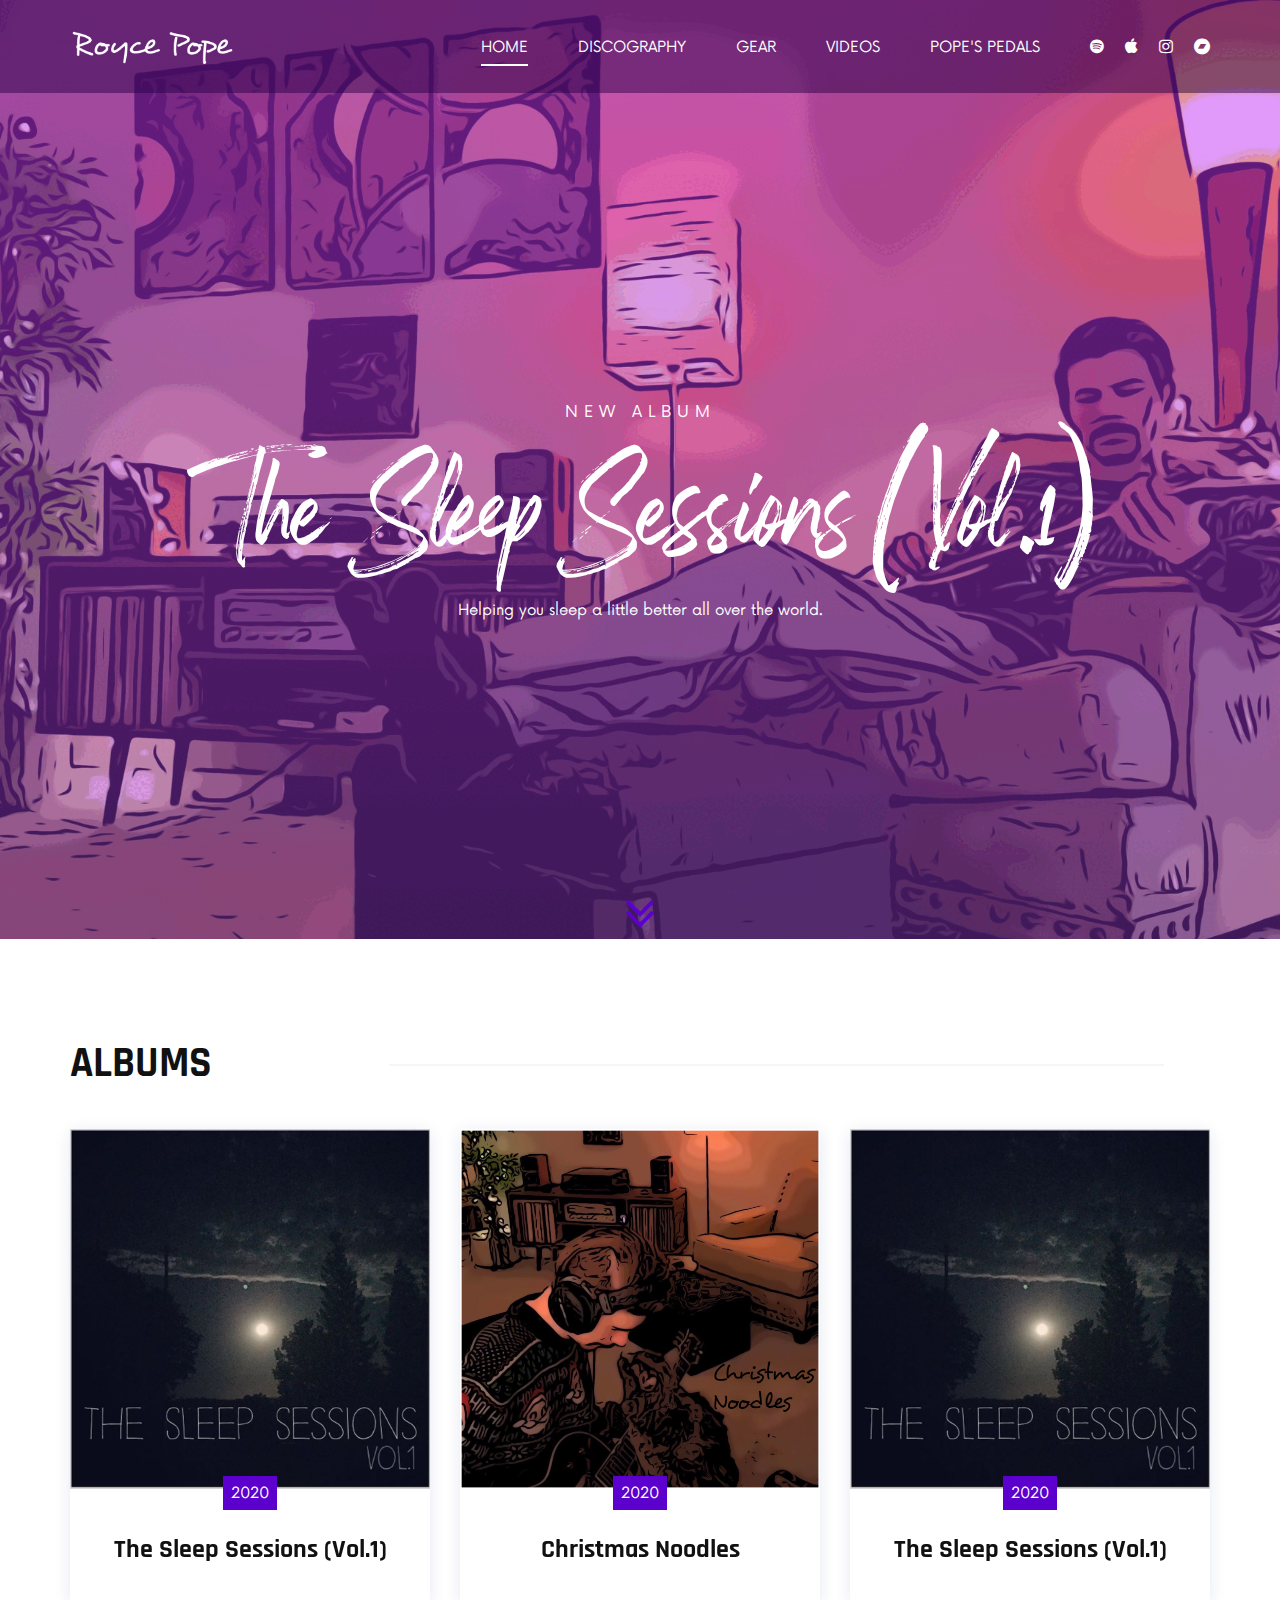
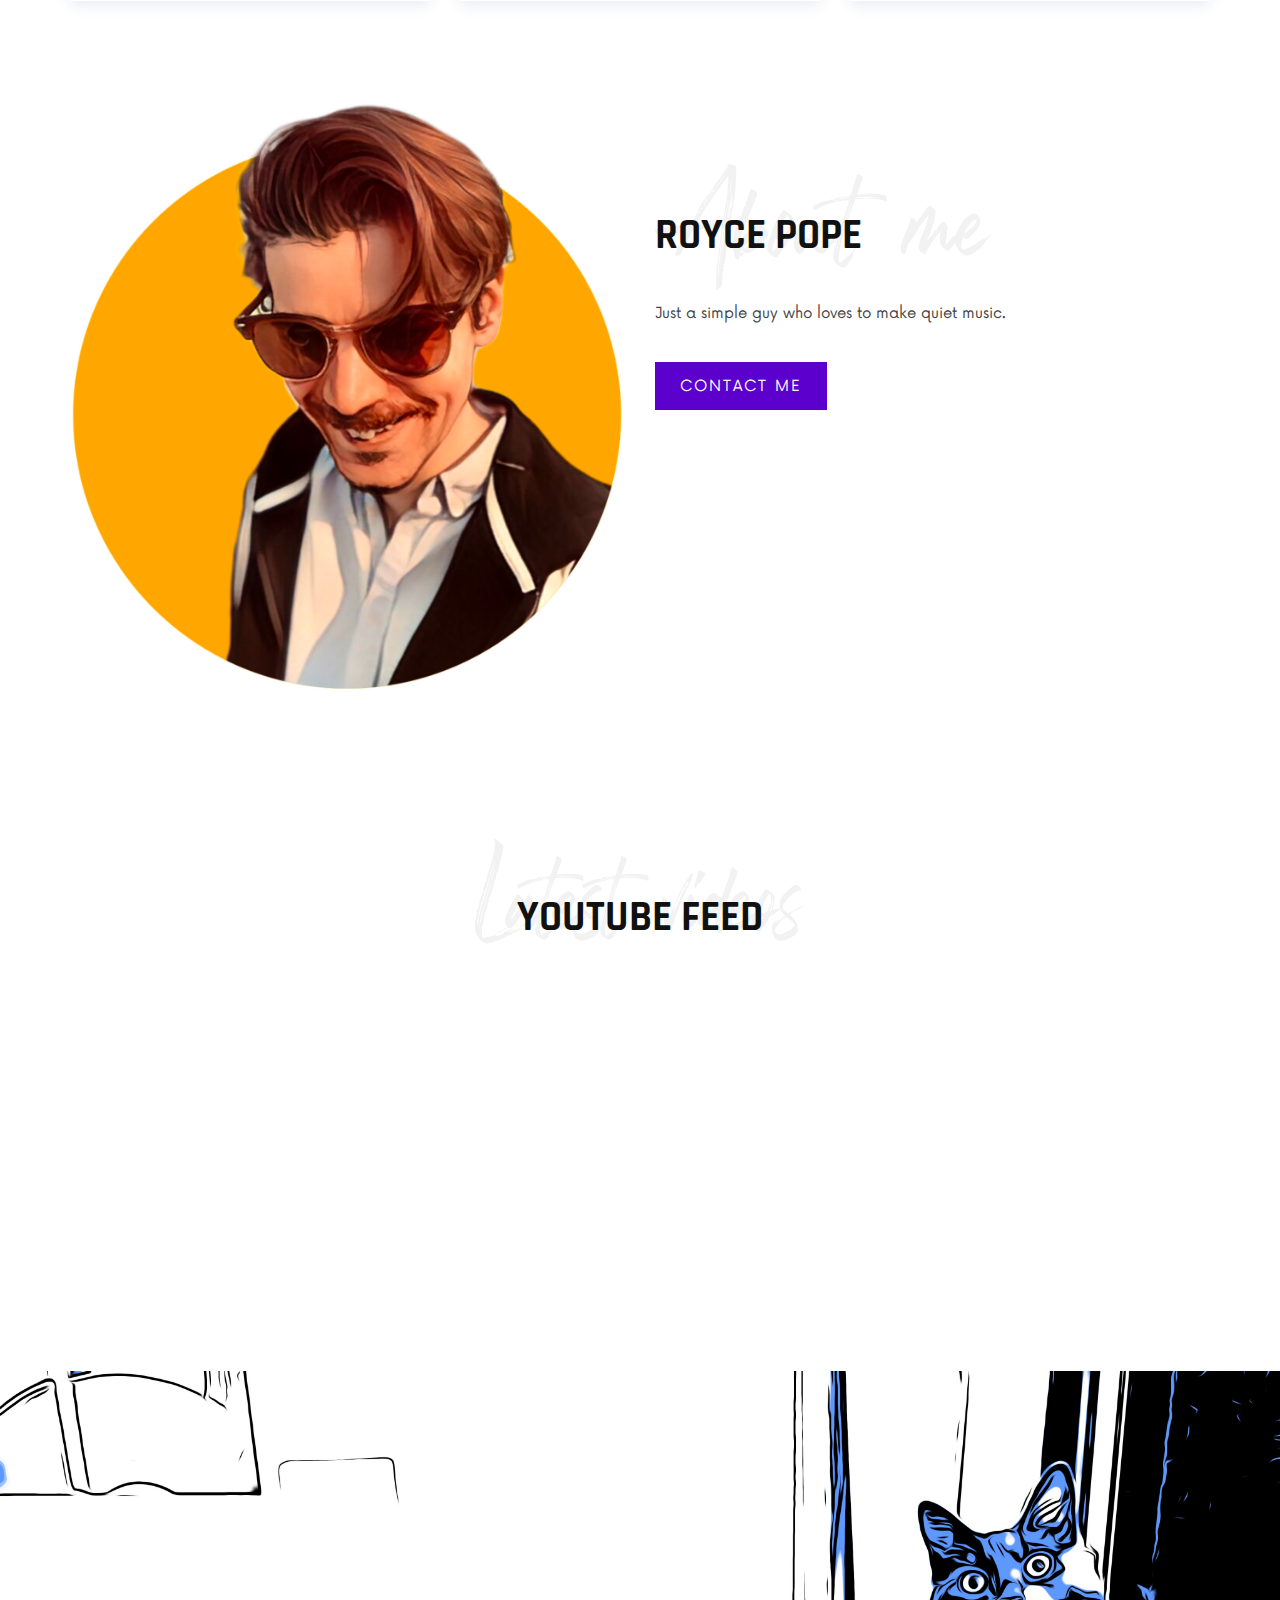
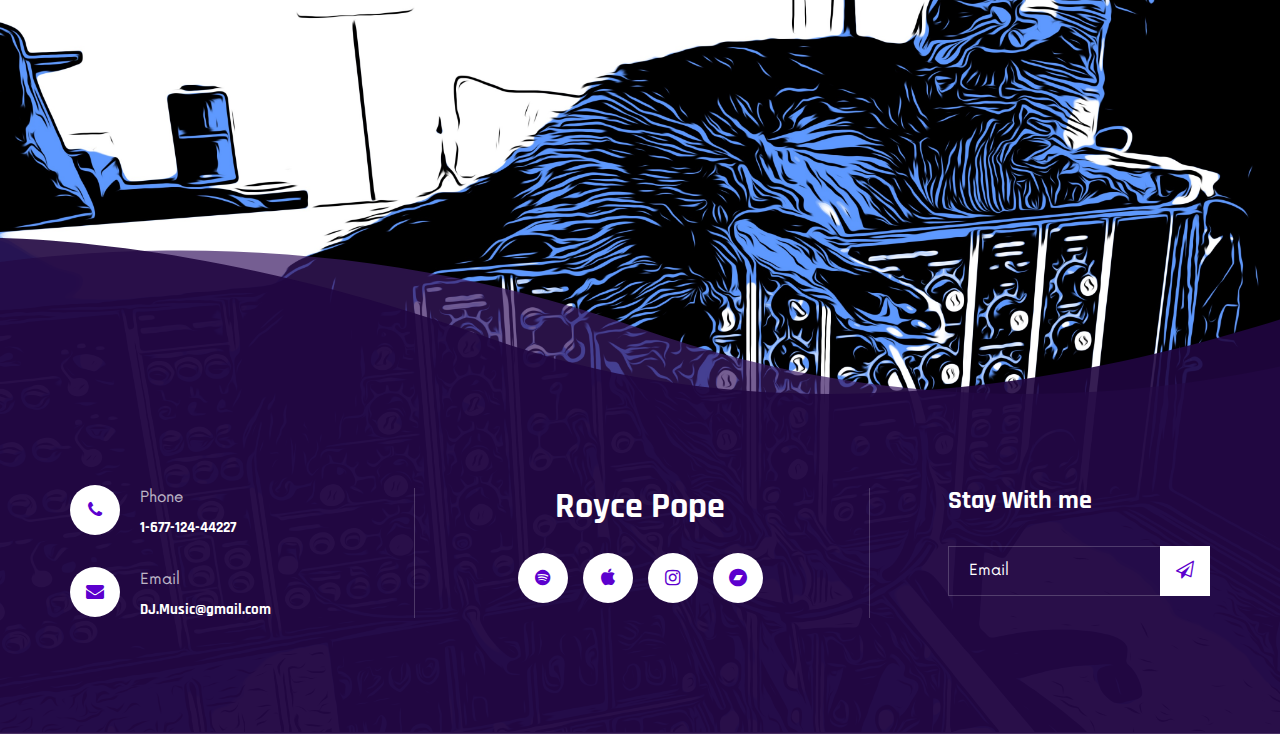
==== commit 9045fc29: "Update Bio" ====
--- a/index.html
+++ b/index.html
@@ -177,8 +177,7 @@
                             <h2>Royce Pope</h2>
                             <h1>About me</h1>
                         </div>
-                        <p>Just a simple guy who loves to make quiet music. As if this impressive succession of high impact, floor-filling bombs wasn’t
-                            enough to sustain.</p>
+                        <p>Just a simple guy who loves to make quiet music.</p>
                         <a href="https://www.instagram.com/roycepope/" class="primary-btn">CONTACT ME</a>
                     </div>
                 </div>
